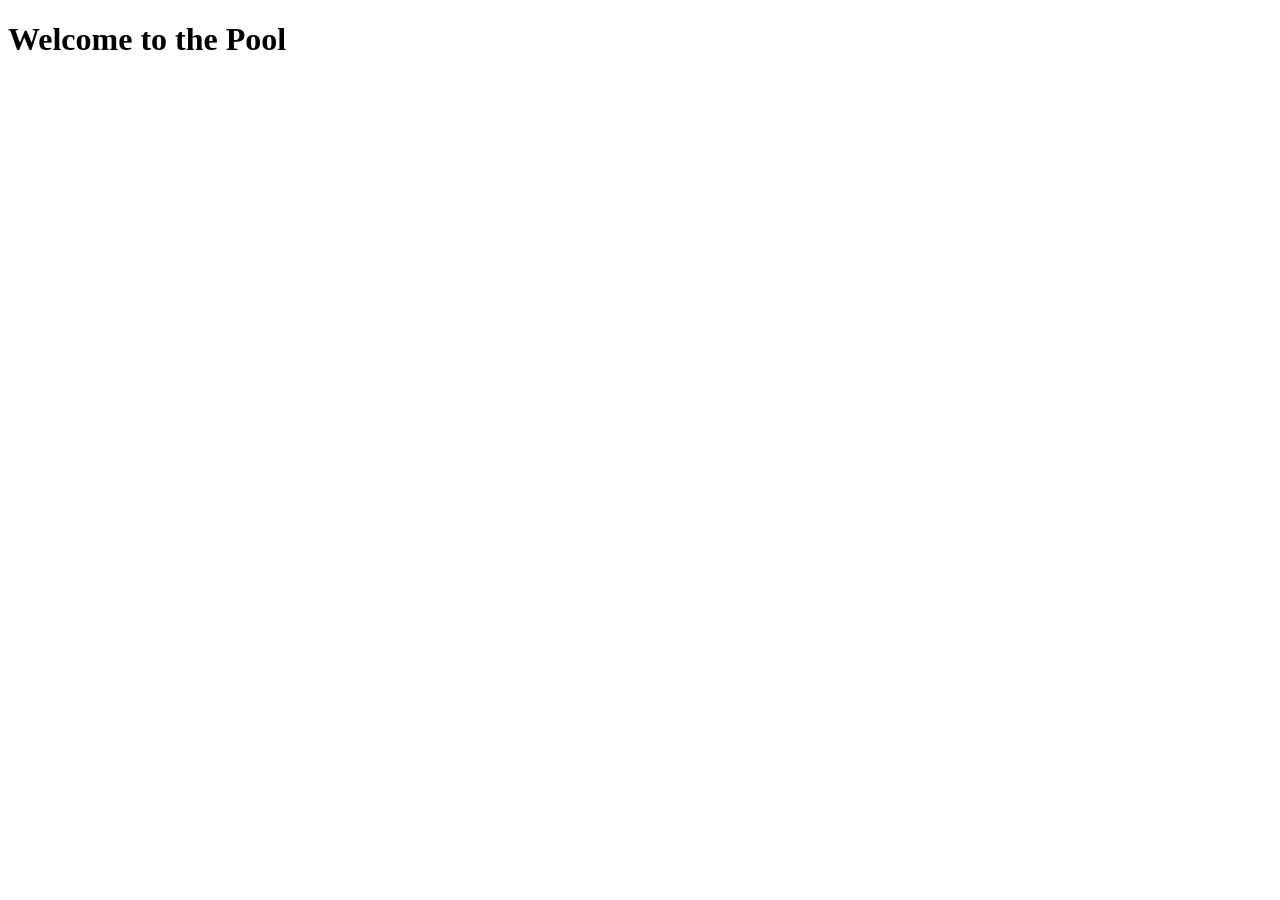
==== index.html @ 66b33e3d "add initial index.html" ====
<!DOCTYPE html>
<html lang="en">
<head>
    <meta charset="UTF-8">
    <meta name="viewport" content="width=device-width, initial-scale=1.0">
    <title>The Pool</title>
</head>
<body>
    <h1>Welcome to the Pool</h1>
</body>
</html>
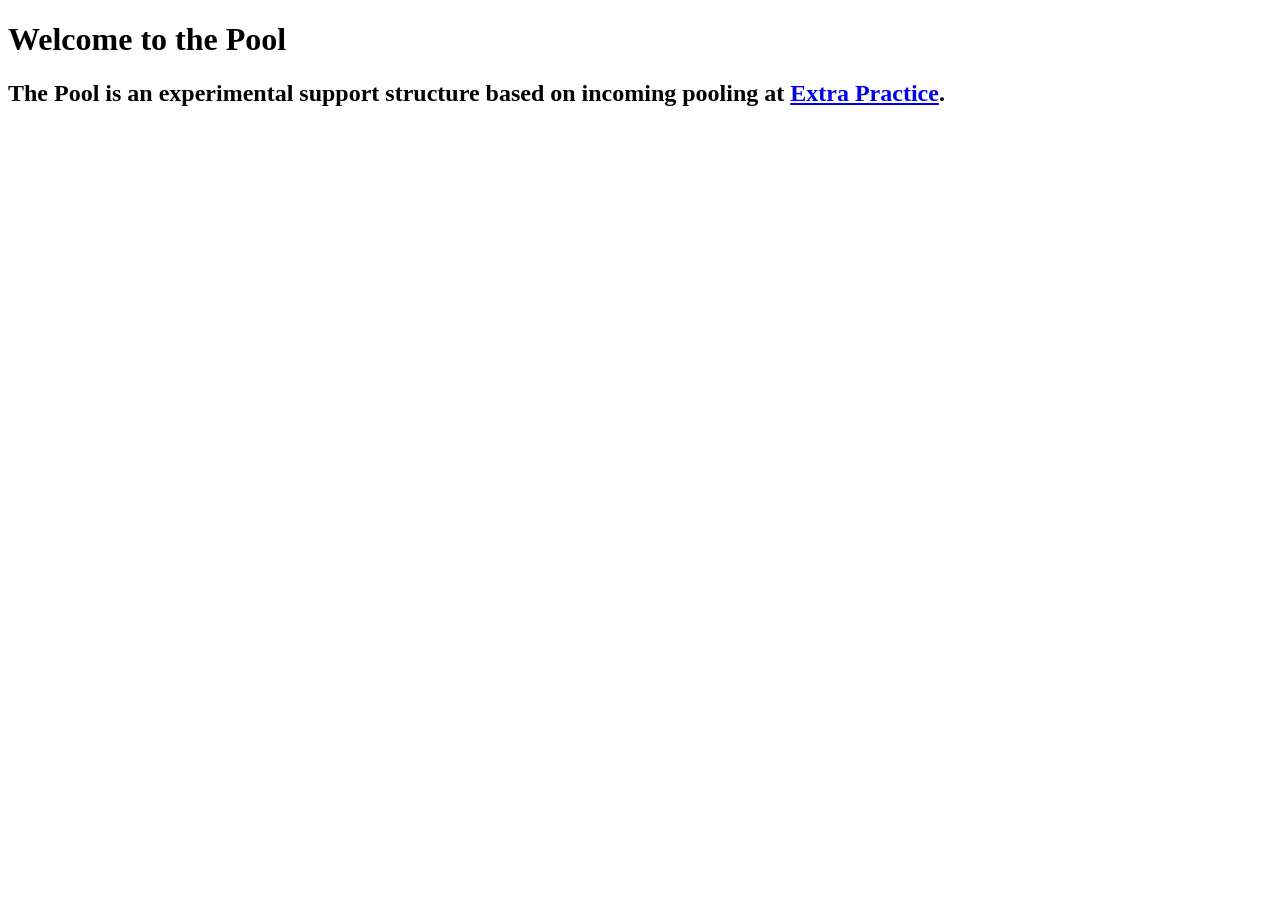
==== commit 2b0a8ac3: "add to website" ====
--- a/index.html
+++ b/index.html
@@ -7,5 +7,8 @@
 </head>
 <body>
     <h1>Welcome to the Pool</h1>
+    <h2>The Pool is an experimental support structure based on incoming pooling at <a href="https://extrapractice.space/">Extra Practice</a>.</h2>
+
+    
 </body>
 </html>
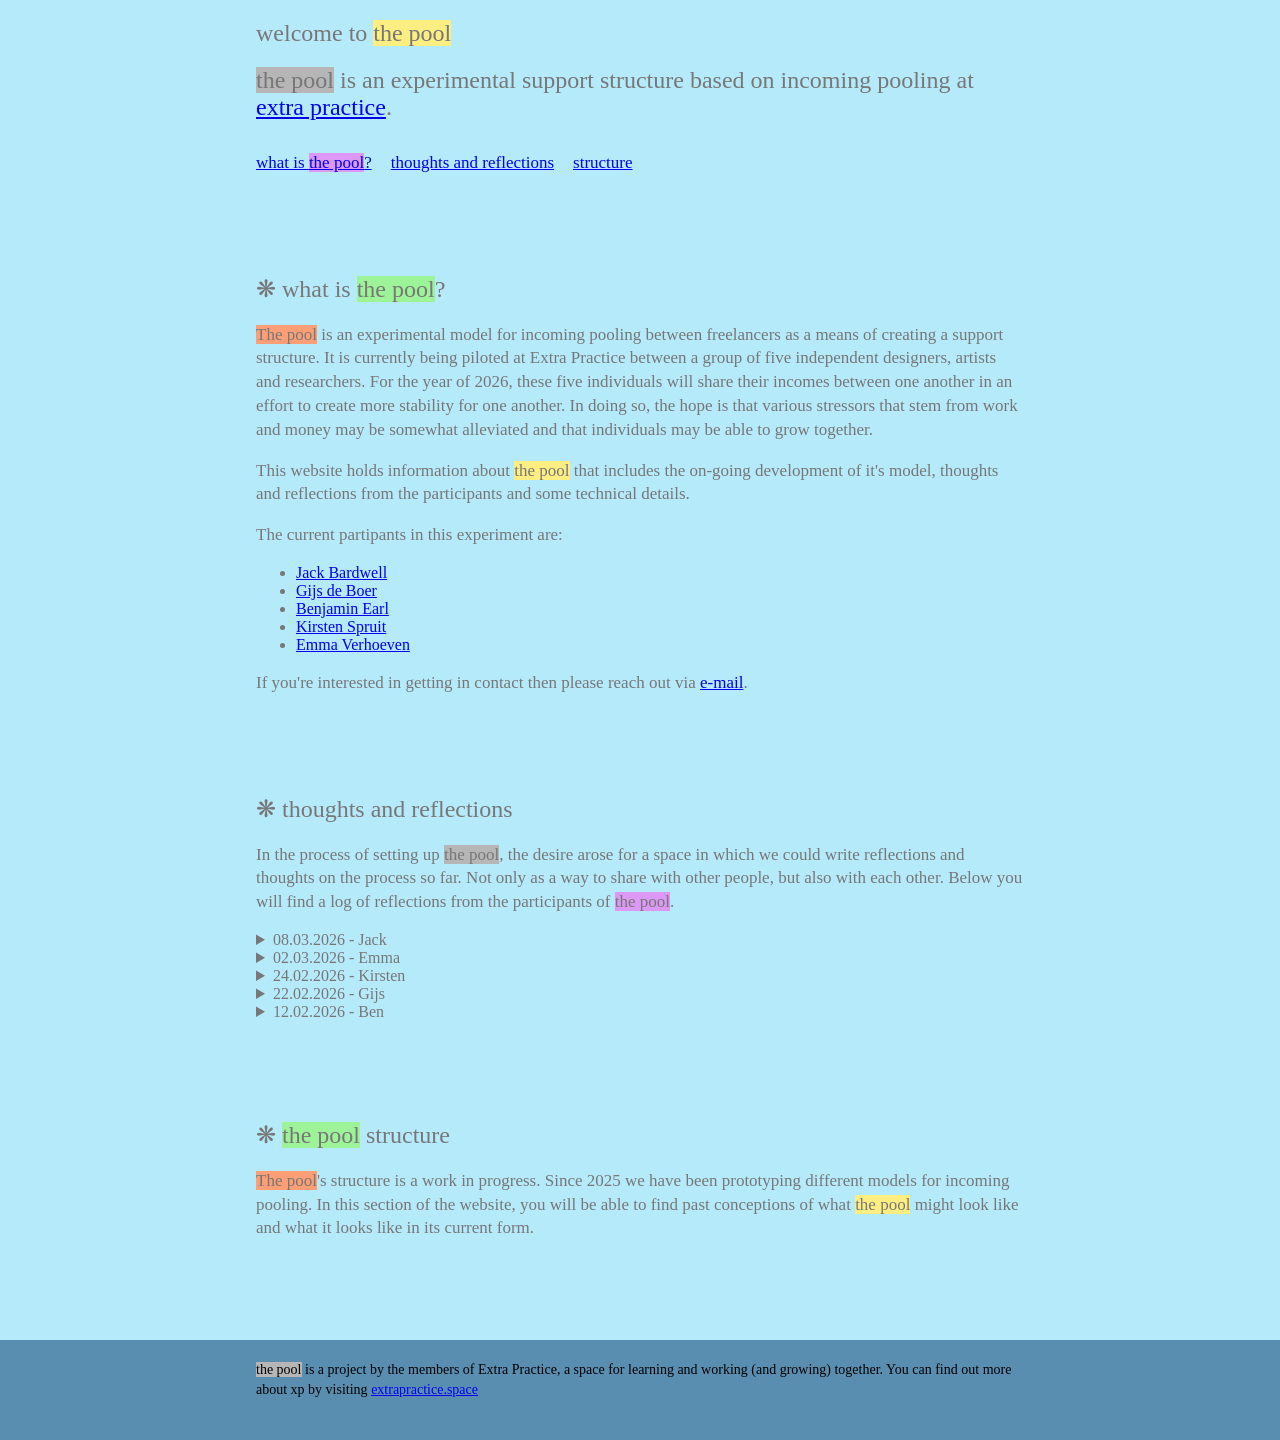
==== commit d839b116: "add pool website" ====
--- a/index.html
+++ b/index.html
@@ -4,11 +4,121 @@
     <meta charset="UTF-8">
     <meta name="viewport" content="width=device-width, initial-scale=1.0">
     <title>The Pool</title>
+    <link rel="stylesheet" href="styles.css">
 </head>
 <body>
-    <h1>Welcome to the Pool</h1>
-    <h2>The Pool is an experimental support structure based on incoming pooling at <a href="https://extrapractice.space/">Extra Practice</a>.</h2>
 
-    
+    <section id="main">
+        <div id="header">
+            <h1>welcome to the pool</h1>
+            <h2>the pool is an experimental support structure based on incoming pooling at <a href="https://extrapractice.space/">extra practice</a>.</h2>
+            <div id="menu">
+                <p><a href="#what">what is the pool?</a></p>
+                <p><a href="#thoughts">thoughts and reflections</a></p>
+                <p><a href="#structure">structure</a></p>
+            </div>
+
+            <div id="content">
+                <h2 id="what">❋ what is the pool?</h2>
+                <p>The pool is an experimental model for incoming pooling between freelancers as a means of creating a support structure. It is currently being piloted at Extra Practice between a group of five independent designers, artists and researchers. For the year of 2026, these five individuals will share their incomes between one another in an effort to create more stability for one another. In doing so, the hope is that various stressors that stem from work and money may be somewhat alleviated and that individuals may be able to grow together.</p>
+                <p>This website holds information about the pool that includes the on-going development of it's model, thoughts and reflections from the participants and some technical details.</p>
+                <p>The current partipants in this experiment are:</p>
+                <ul>
+                    <li><a href="https://jackbardwell.com/">Jack Bardwell</a></li>
+                    <li><a href="https://supergijs.com/">Gijs de Boer</a></li>
+                    <li><a href="https://bnjmnearl.eu/">Benjamin Earl</a></li>
+                    <li><a href="https://kirstenspruit.com/">Kirsten Spruit</a></li>
+                    <li><a href="https://emmaverhoeven.nl/">Emma Verhoeven</a></li>
+                </ul>
+                <p>If you're interested in getting in contact then please reach out via <a href="mailto:mail@extrapractice.space">e-mail</a>.</p>
+                
+                <h2 id="thoughts">❋ thoughts and reflections</h2>
+                <p>In the process of setting up the pool, the desire arose for a space in which we could write reflections and thoughts on the process so far. Not only as a way to share with other people, but also with each other. Below you will find a log of reflections from the participants of the pool. </p>
+            
+                <details>
+                <summary>08.03.2026 - Jack</summary>
+                I had a thought about the pool.
+                </details>
+
+                <details>
+                <summary>02.03.2026 - Emma</summary>
+                The pool makes me excited because...
+                </details>
+
+                <details>
+                <summary>24.02.2026 - Kirsten</summary>
+                In the future, I hope that the pool can be...
+                </details>
+
+                <details>
+                <summary>22.02.2026 - Gijs</summary>
+                When thinking about formats for the pool, I came across this example...
+                </details>
+
+                <details>
+                <summary>12.02.2026 - Ben</summary>
+                The pool makes me think about...
+                </details>
+                
+                <h2 id="structure">❋ the pool structure</h2>
+                <p>The pool's structure is a work in progress. Since 2025 we have been prototyping different models for incoming pooling. In this section of the website, you will be able to find past conceptions of what the pool might look like and what it looks like in its current form.</p>
+
+            </div>
+        </div>
+    </section>
+    <div id="footer">
+        <p>the pool is a project by the members of Extra Practice, a space for learning and working (and growing) together. You can find out more about xp by visiting <a href="https://extrapractice.space/">extrapractice.space</a></p>   
+    </div>
+
+
+<script>
+document.addEventListener("DOMContentLoaded", () => {
+
+  const colors = [
+    "#fdee81",
+    "#b6b6b6",
+    "#db98f4",
+    "#9df498",
+    "#fc9e76"
+  ];
+
+  let colorIndex = 0;
+
+  const testPhrase = /the pool/i;
+  const replacePhrase = /the pool/gi;
+
+  const walker = document.createTreeWalker(
+    document.body,
+    NodeFilter.SHOW_TEXT,
+    null,
+    false
+  );
+
+  const nodes = [];
+  let node;
+
+  while (node = walker.nextNode()) {
+    nodes.push(node);
+  }
+
+  nodes.forEach(node => {
+    if (testPhrase.test(node.nodeValue)) {
+
+      const span = document.createElement("span");
+
+      span.innerHTML = node.nodeValue.replace(replacePhrase, (match) => {
+        const color = colors[colorIndex % colors.length];
+        colorIndex++;
+        return `<span style="background-color:${color}">${match}</span>`;
+      });
+
+      node.parentNode.replaceChild(span, node);
+    }
+  });
+
+});
+</script>
+
 </body>
-</html>+</html>
+
--- a/styles.css
+++ b/styles.css
@@ -0,0 +1,55 @@
+body {
+    background-color: #b5eafb;
+    color: #777;
+    padding: 0;
+    margin: 0;
+}
+
+h1, h2, h3 {
+    font-weight: normal;
+}
+
+p {
+    font-size: 17px;
+    line-height: 1.4;
+}
+
+a:visited {
+    color: blue;
+}
+
+#main {
+    width: 60%;
+    margin: 0 auto 100px auto;
+}
+
+#menu {
+    margin: 30px 0px;
+}
+
+#menu p {
+    display: inline;
+    padding-right: 15px
+}
+
+#content {
+    margin-top: 100px;
+}
+
+#content h2 {
+    margin-top: 100px
+}
+
+#footer {
+    width: 100%;
+    background-color: #5a8eb1;
+    height: 100px;
+    color: black
+}
+
+#footer p {
+    width: 60%;
+    margin: 0 auto;
+    padding-top: 20px;
+    font-size: 14px;
+}
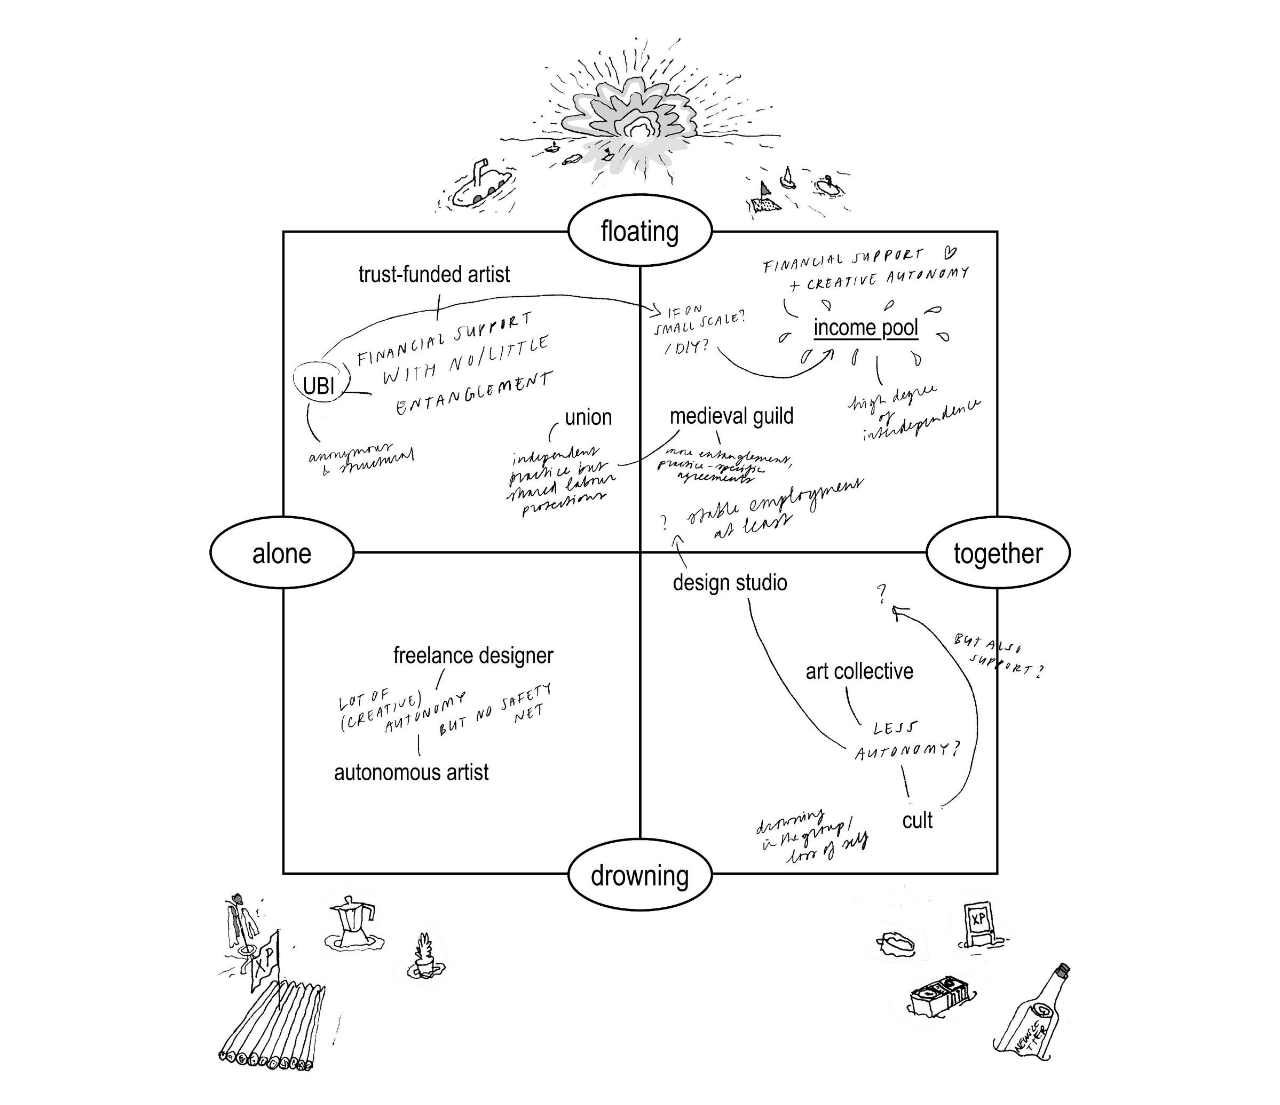
==== commit 3e5ed1fc: "upload temp site with graphic" ====
--- a/index.html
+++ b/index.html
@@ -7,117 +7,11 @@
     <link rel="stylesheet" href="styles.css">
 </head>
 <body>
-
-    <section id="main">
-        <div id="header">
-            <h1>welcome to the pool</h1>
-            <h2>the pool is an experimental support structure based on incoming pooling at <a href="https://extrapractice.space/">extra practice</a>.</h2>
-            <div id="menu">
-                <p><a href="#what">what is the pool?</a></p>
-                <p><a href="#thoughts">thoughts and reflections</a></p>
-                <p><a href="#structure">structure</a></p>
-            </div>
-
-            <div id="content">
-                <h2 id="what">❋ what is the pool?</h2>
-                <p>The pool is an experimental model for incoming pooling between freelancers as a means of creating a support structure. It is currently being piloted at Extra Practice between a group of five independent designers, artists and researchers. For the year of 2026, these five individuals will share their incomes between one another in an effort to create more stability for one another. In doing so, the hope is that various stressors that stem from work and money may be somewhat alleviated and that individuals may be able to grow together.</p>
-                <p>This website holds information about the pool that includes the on-going development of it's model, thoughts and reflections from the participants and some technical details.</p>
-                <p>The current partipants in this experiment are:</p>
-                <ul>
-                    <li><a href="https://jackbardwell.com/">Jack Bardwell</a></li>
-                    <li><a href="https://supergijs.com/">Gijs de Boer</a></li>
-                    <li><a href="https://bnjmnearl.eu/">Benjamin Earl</a></li>
-                    <li><a href="https://kirstenspruit.com/">Kirsten Spruit</a></li>
-                    <li><a href="https://emmaverhoeven.nl/">Emma Verhoeven</a></li>
-                </ul>
-                <p>If you're interested in getting in contact then please reach out via <a href="mailto:mail@extrapractice.space">e-mail</a>.</p>
-                
-                <h2 id="thoughts">❋ thoughts and reflections</h2>
-                <p>In the process of setting up the pool, the desire arose for a space in which we could write reflections and thoughts on the process so far. Not only as a way to share with other people, but also with each other. Below you will find a log of reflections from the participants of the pool. </p>
-            
-                <details>
-                <summary>08.03.2026 - Jack</summary>
-                I had a thought about the pool.
-                </details>
-
-                <details>
-                <summary>02.03.2026 - Emma</summary>
-                The pool makes me excited because...
-                </details>
-
-                <details>
-                <summary>24.02.2026 - Kirsten</summary>
-                In the future, I hope that the pool can be...
-                </details>
-
-                <details>
-                <summary>22.02.2026 - Gijs</summary>
-                When thinking about formats for the pool, I came across this example...
-                </details>
-
-                <details>
-                <summary>12.02.2026 - Ben</summary>
-                The pool makes me think about...
-                </details>
-                
-                <h2 id="structure">❋ the pool structure</h2>
-                <p>The pool's structure is a work in progress. Since 2025 we have been prototyping different models for incoming pooling. In this section of the website, you will be able to find past conceptions of what the pool might look like and what it looks like in its current form.</p>
-
-            </div>
-        </div>
-    </section>
-    <div id="footer">
-        <p>the pool is a project by the members of Extra Practice, a space for learning and working (and growing) together. You can find out more about xp by visiting <a href="https://extrapractice.space/">extrapractice.space</a></p>   
-    </div>
-
-
-<script>
-document.addEventListener("DOMContentLoaded", () => {
-
-  const colors = [
-    "#fdee81",
-    "#b6b6b6",
-    "#db98f4",
-    "#9df498",
-    "#fc9e76"
-  ];
-
-  let colorIndex = 0;
-
-  const testPhrase = /the pool/i;
-  const replacePhrase = /the pool/gi;
-
-  const walker = document.createTreeWalker(
-    document.body,
-    NodeFilter.SHOW_TEXT,
-    null,
-    false
-  );
-
-  const nodes = [];
-  let node;
-
-  while (node = walker.nextNode()) {
-    nodes.push(node);
-  }
-
-  nodes.forEach(node => {
-    if (testPhrase.test(node.nodeValue)) {
-
-      const span = document.createElement("span");
-
-      span.innerHTML = node.nodeValue.replace(replacePhrase, (match) => {
-        const color = colors[colorIndex % colors.length];
-        colorIndex++;
-        return `<span style="background-color:${color}">${match}</span>`;
-      });
-
-      node.parentNode.replaceChild(span, node);
-    }
-  });
-
-});
-</script>
+<div class="pool-image">
+  <a href="https://extrapractice.space/">
+    <img src="pool-2x2-web.jpg" alt="A 2x2 graphic showing alone/together on one axis and floating/drowning on the other and mapping different forms of groups">
+  </a>
+</div>
 
 </body>
 </html>
--- a/styles.css
+++ b/styles.css
@@ -1,55 +1,9 @@
-body {
-    background-color: #b5eafb;
-    color: #777;
-    padding: 0;
-    margin: 0;
+.pool-image {
+    width: 75%;
+    height: 75vh;
+    margin: 0 auto;
 }
 
-h1, h2, h3 {
-    font-weight: normal;
-}
-
-p {
-    font-size: 17px;
-    line-height: 1.4;
-}
-
-a:visited {
-    color: blue;
-}
-
-#main {
-    width: 60%;
-    margin: 0 auto 100px auto;
-}
-
-#menu {
-    margin: 30px 0px;
-}
-
-#menu p {
-    display: inline;
-    padding-right: 15px
-}
-
-#content {
-    margin-top: 100px;
-}
-
-#content h2 {
-    margin-top: 100px
-}
-
-#footer {
+img {
     width: 100%;
-    background-color: #5a8eb1;
-    height: 100px;
-    color: black
-}
-
-#footer p {
-    width: 60%;
-    margin: 0 auto;
-    padding-top: 20px;
-    font-size: 14px;
-}
+}
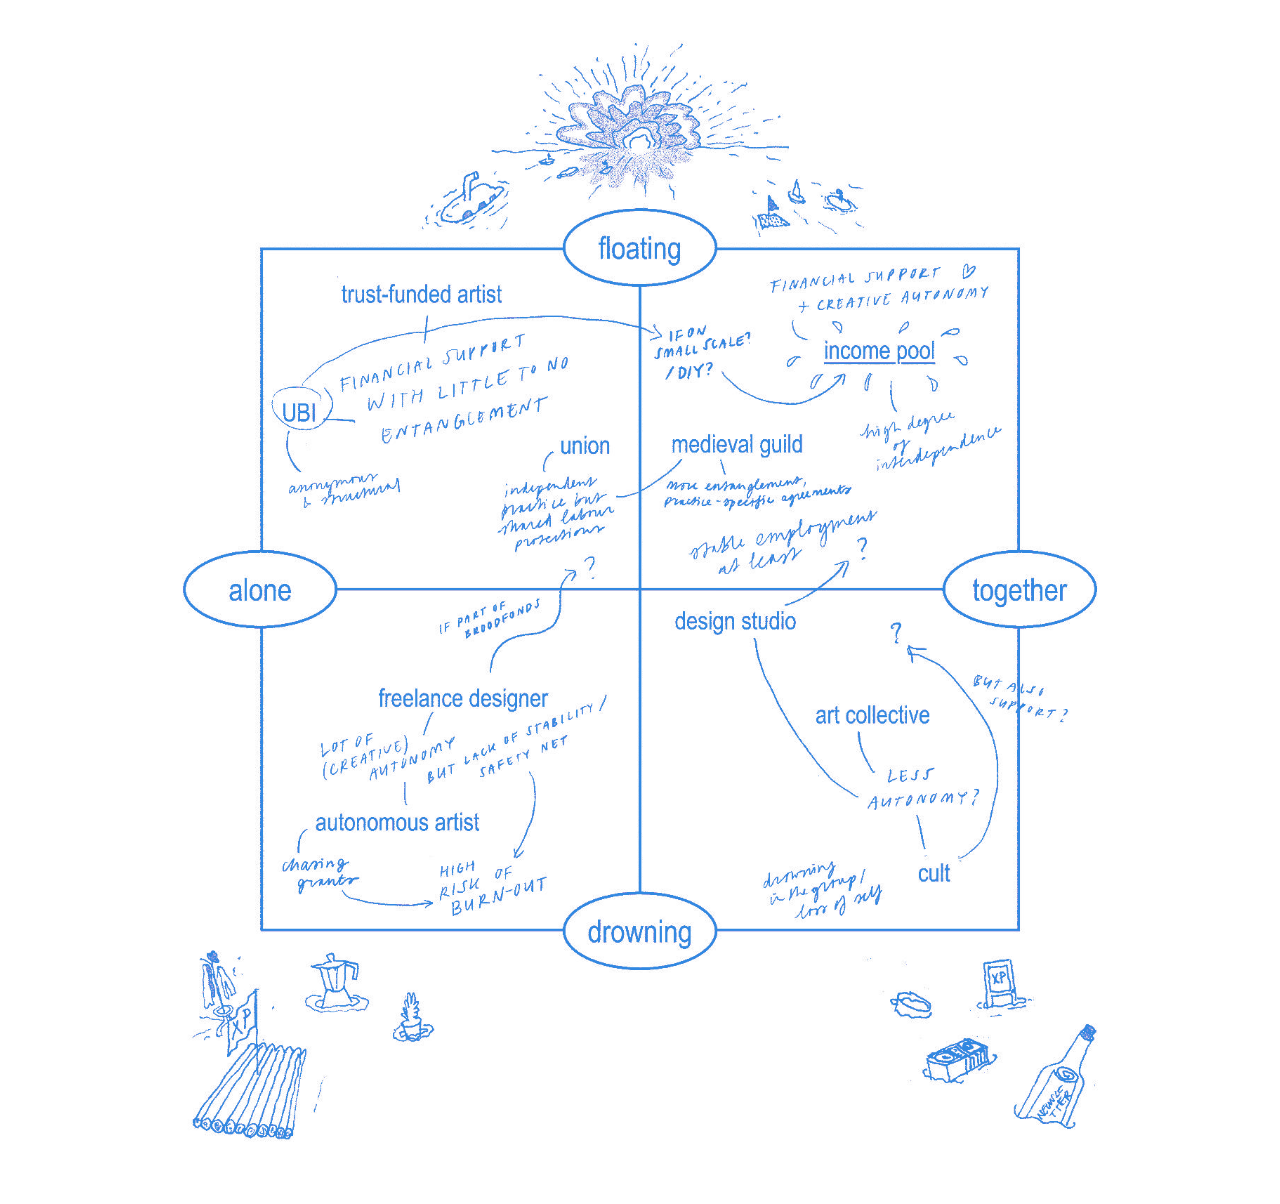
==== commit f97bfe29: "add new blue image" ====
--- a/index.html
+++ b/index.html
@@ -9,9 +9,13 @@
 <body>
 <div class="pool-image">
   <a href="https://extrapractice.space/">
-    <img src="pool-2x2-web.jpg" alt="A 2x2 graphic showing alone/together on one axis and floating/drowning on the other and mapping different forms of groups">
+    <img src="pool-2x2-blue.png" alt="A 2x2 graphic showing alone/together on one axis and floating/drowning on the other and mapping different forms of groups">
   </a>
 </div>
+
+<!-- <div class="enter">
+  <button type="button" class="enter-button">enter the pool</button>
+</div> -->
 
 </body>
 </html>
--- a/styles.css
+++ b/styles.css
@@ -1,9 +1,30 @@
+body {
+    font-family: "Arial Narrow";
+}
+
 .pool-image {
     width: 75%;
-    height: 75vh;
     margin: 0 auto;
 }
 
 img {
     width: 100%;
+}
+
+.enter {
+    width: 150px;
+    margin: 0 auto;
+    text-align: center;
+}
+
+.enter-button {
+    background-color: cornflowerblue;
+    border-radius: 10px;
+    padding: 10px 20px;
+}
+
+@media (max-width: 699px) {
+  .pool-image {
+    width: 100%;
+  }
 }
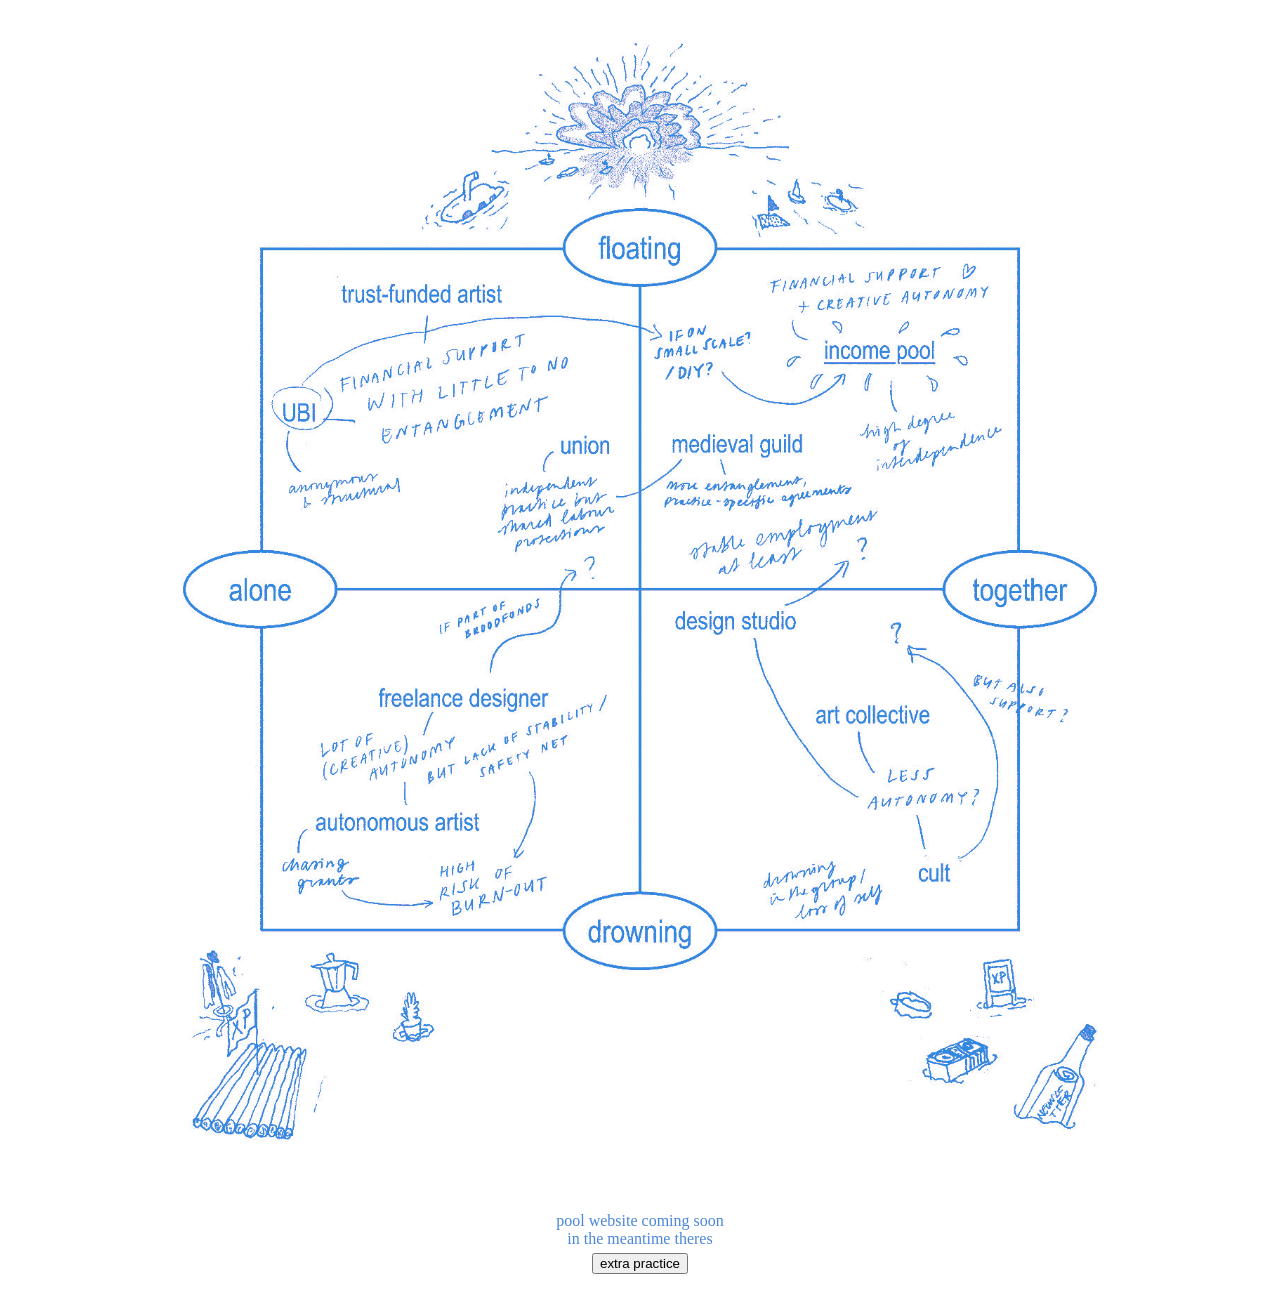
==== commit 4fb181d7: "add coming soon and link to xp site" ====
--- a/index.html
+++ b/index.html
@@ -13,9 +13,11 @@
   </a>
 </div>
 
-<!-- <div class="enter">
-  <button type="button" class="enter-button">enter the pool</button>
-</div> -->
+<div class="enter">
+  <p>pool website coming soon<br>
+    in the meantime theres<br>
+  <button type="button" class="enter-button" onclick="window.location.href='https://extrapractice.space/'">extra practice</button>
+</div>
 
 </body>
 </html>
--- a/styles.css
+++ b/styles.css
@@ -12,15 +12,14 @@
 }
 
 .enter {
-    width: 150px;
+    width: 200px;
     margin: 0 auto;
     text-align: center;
+    color: #4A86DA;
 }
 
 .enter-button {
-    background-color: cornflowerblue;
-    border-radius: 10px;
-    padding: 10px 20px;
+   margin: 5px;
 }
 
 @media (max-width: 699px) {
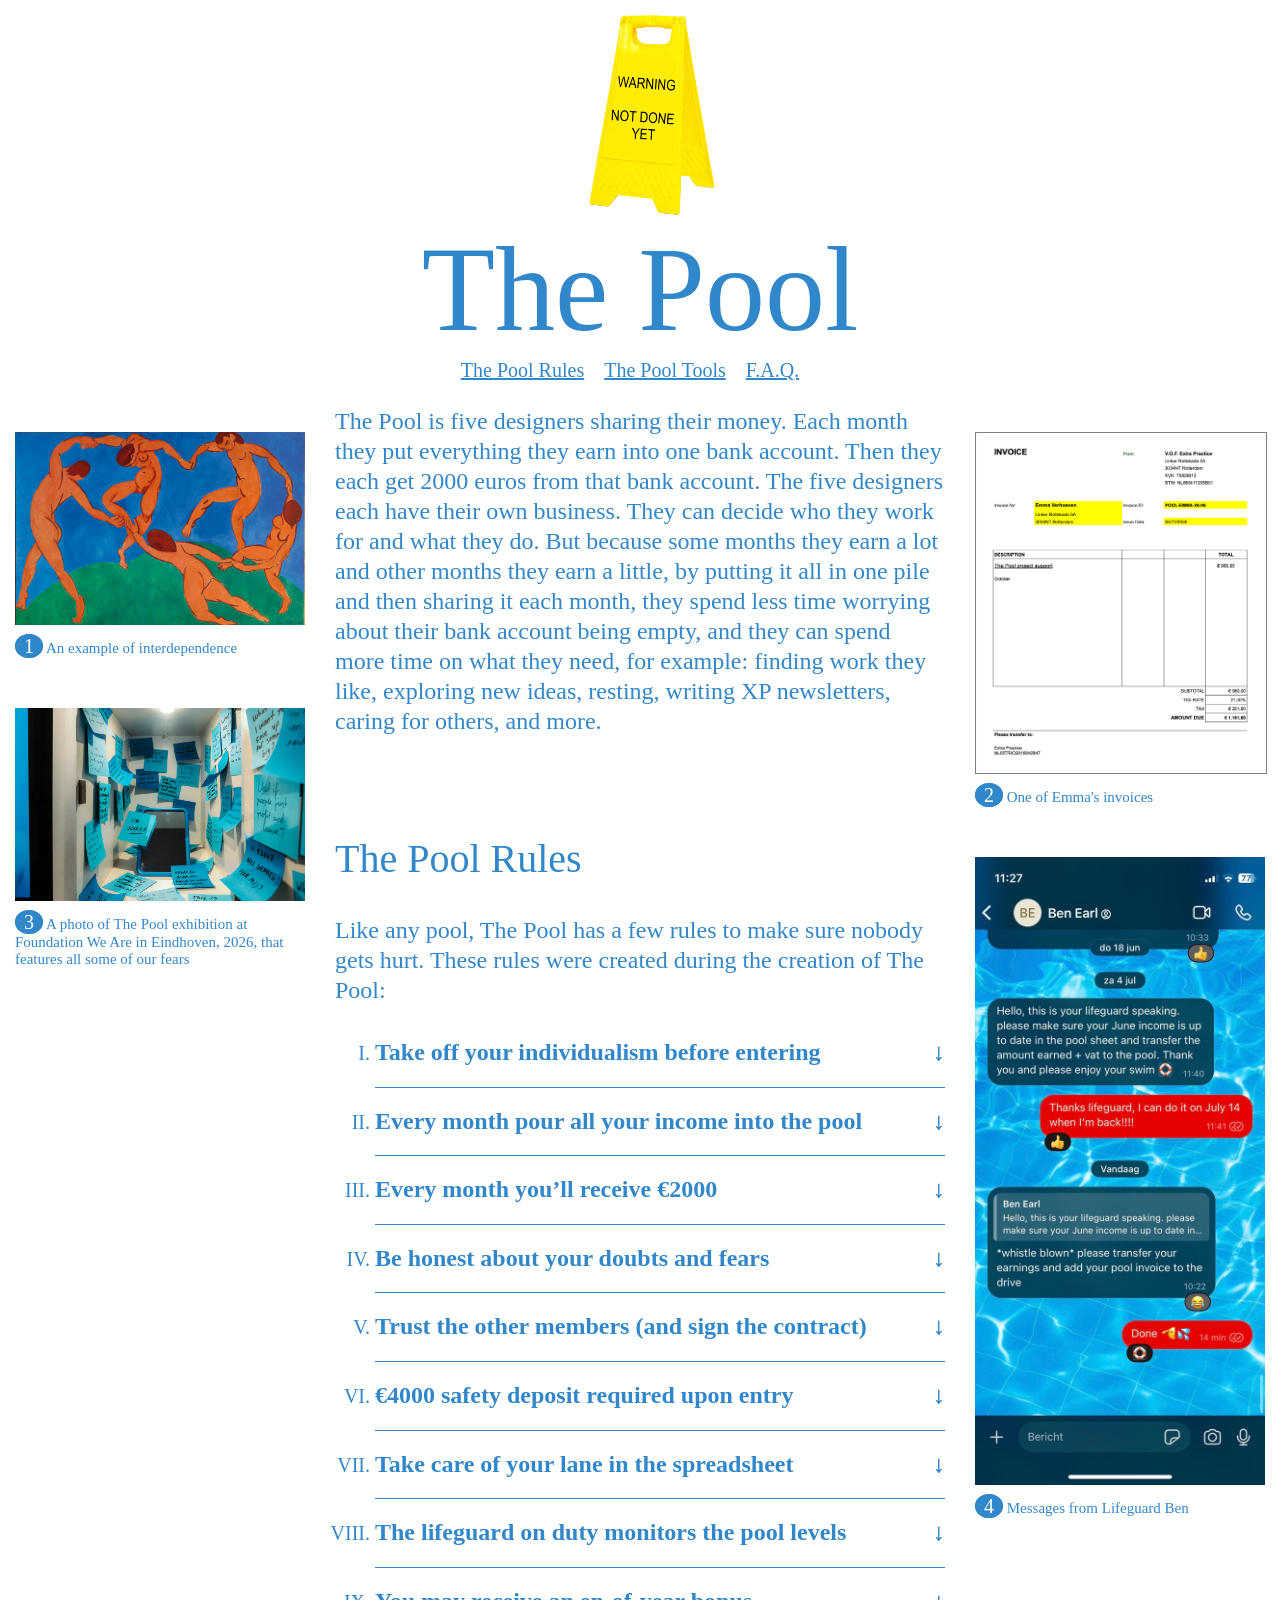
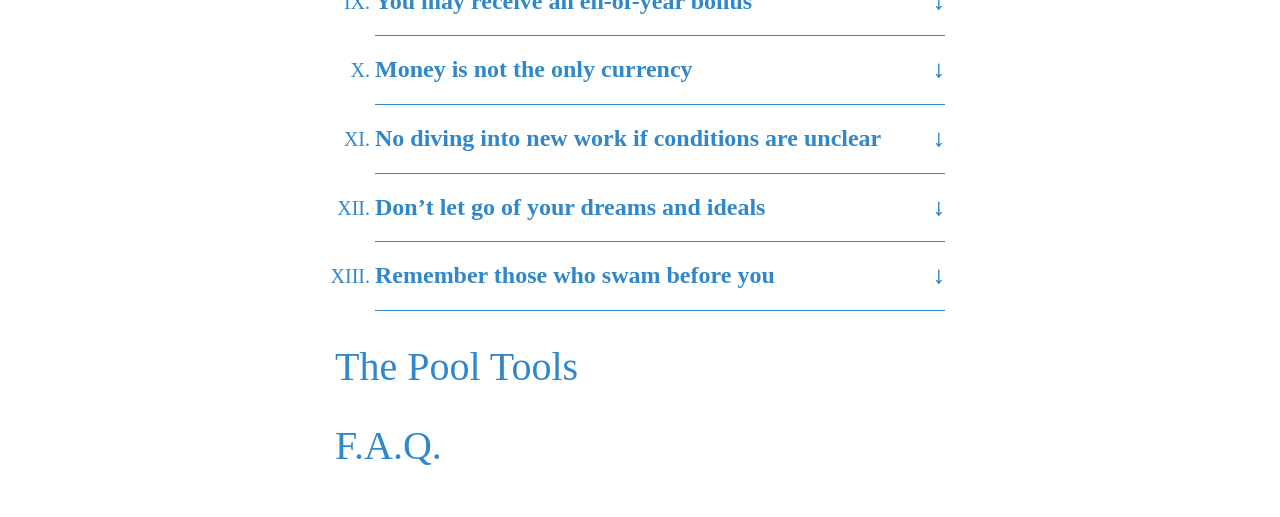
==== commit 17dbe378: "new pool website lol" ====
--- a/index.html
+++ b/index.html
@@ -3,22 +3,239 @@
 <head>
     <meta charset="UTF-8">
     <meta name="viewport" content="width=device-width, initial-scale=1.0">
-    <title>The Pool</title>
-    <link rel="stylesheet" href="styles.css">
+    <title>The Pool by Extra Practice</title>
+    <link rel="icon" type="image/x-icon" href="favicon.png">
+    <link rel="stylesheet" href="/assets/css/_normalize.css">
+    <link rel="stylesheet" href="/assets/css/style.css">
+    
 </head>
 <body>
-<div class="pool-image">
-  <a href="https://extrapractice.space/">
-    <img src="pool-2x2-blue.png" alt="A 2x2 graphic showing alone/together on one axis and floating/drowning on the other and mapping different forms of groups">
-  </a>
-</div>
-
-<div class="enter">
-  <p>pool website coming soon<br>
-    in the meantime theres<br>
-  <button type="button" class="enter-button" onclick="window.location.href='https://extrapractice.space/'">extra practice</button>
-</div>
-
+    <div class="container">
+        <header>
+            <img src="assets/img/warning-sign.png" alt="" class="header-img">
+            <div class="heading-text">
+                <h1>The Pool</h1>
+            </div>
+            <div class="menu">
+                <a href="">The Pool Rules</a><a href="">The Pool Tools</a><a href="">F.A.Q.</a>
+            </div>
+
+        </header>
+        <div class="main content__grid">
+
+            <!-- LEFT COLUMN -->
+            <div class="left-side content__column--3">
+                
+                <figure class="side-column-el" id="sidenote-1">
+                <img src="assets/img/interdependence.jpg" alt="">
+                <figcaption><a href="#footnote-1"><span class="pool-note">1</span></a> An example of interdependence</figcaption>
+                </figure>
+
+                <figure class="side-column-el" id="sidenote-3">
+                <img src="assets/img/doubts.jpg" alt="">
+                <figcaption><a href="#footnote-3"><span class="pool-note">3</span></a> A photo of The Pool exhibition at Foundation We Are in Eindhoven, 2026, that features all some of our fears</figcaption>
+                </figure>
+
+            </div>
+
+            <!-- MIDDLE COLUMN -->
+            <div class="middle content__column--6">
+                <div class="intro">
+                    <p>The Pool is five designers sharing their money. Each month they put everything they earn into one bank account. Then they each get 2000 euros from that bank account. The five designers each have their own business. They can decide who they work for and what they do. But because some months they earn a lot and other months they earn a little, by putting it all in one pile and then sharing it each month, they spend less time worrying about their bank account being empty, and they can spend more time on what they need, for example: finding work they like, exploring new ideas, resting, writing XP newsletters, caring for others, and more.</p>
+                </div>
+
+
+                <div class="text-section">
+                    <h2>The Pool Rules</h2>
+                    <p>Like any pool, The Pool has a few rules to make sure nobody gets hurt. These rules were created during the creation of The Pool:</p>
+                    <ol class="roman">
+                        <li>
+                            <details id="rule-I">
+                                <summary>Take off your individualism before entering </summary>
+                                Joining a Pool means committing to a more collective way of thinking. Not only about money and work, but about life as a whole, and all the other ‘currencies’ that flow between people. You are willing to see yourself not just as an independent individual, but as a part of a larger system. <a href="#sidenote-1"><span class="pool-note" id="footnote-1">1</span></a> You understand that being part of the Pool makes you stronger and more resilient, and you also understand that keeping this system healthy means putting effort, care, time and energy into it. You see the value in all of this.
+                            </details>
+                        </li>
+                        <li>
+                            <details>
+                                <summary>Every month pour all your income into the pool</summary>
+                                In the first week of the month, each Pool member adds up all their income that they got paid for in the previous month. We only count income from labour: hours worked, on any type of project. <br>
+                                <br>
+                                V.O.F. Extra Practice will <u>invoice</u> each member for that amount. Everything includes VAT. The invoice says “<i>The Pool — support [month]</i>”<br>
+                                <br>
+                                This amount is transferred by the member to the Pool bank account (a Triodos business savings account under Extra Practice) <a href="#sidenote-2"><span class="pool-note" id="footnote-2">2</span></a>
+                            </details>
+                        </li>
+                        <li>
+                            <details>
+                            <summary>
+                                Every month you’ll receive €2000
+                            </summary>
+                            Every month, each Pool member will <u>invoice</u> V.O.F. Extra Practice for €2000. This <u>invoice</u> says “<i>The Pool — research [month]</i>”, because we consider this pilot year a form of research.<br><br>
+
+                            €2.420 is transferred to each Pool member on the 1st of the month.
+                            </details>
+                        </li>
+                        <li>
+                            <details>
+                                <summary>
+                                    Be honest about your doubts and fears
+                                </summary>
+                                Joining a Pool is a big deal. You are no longer just responsible for your own finances. Your income becomes dependent on others, and others become dependent on your income.This can feel scary and bring up many feelings: fears of sharing, guilt about receiving, desires to save your own skin. <a href="#sidenote-3"><span class="pool-note" id="footnote-3">3</span></a> Here is a list of doubts we have felt and worked through in meetings leading up to starting the Pool:
+                                <ul class="styled-list">
+                                    <li>what if I don’t earn enough?</li>
+                                    <li>what if others don’t earn enough?</li>
+                                    <li>is €2000 enough for me?</li>
+                                    <li>what if we get in a fight about money?</li>
+                                    <li>will the others judge my financial choices?</li>
+                                    <li>what if I want to leave or take a long sabbatical?</li>
+                                    <li>are we putting more pressure on ourselves to work and earn harder?</li>
+                                    <li>what if the pool prevents me from saving up for a house?</li>
+                                    <li>will this not make everything feel móre transactional?</li>
+                                    <li>what if we don’t live in the same place anymore?</li>
+                                    <li>is the belastingdienst ok with this?</li>
+                                    <li>what if people just profit and leave?</li>
+                                    <li>are people going to resent me for not making enough?</li>
+                                    <li>is it fair if I will always be the top earner?</li>
+                                    <li>what if I want to start a family?</li>
+                                    <li>are we losing too much time on pool admin?</li>
+                                </ul><br>
+                                <button type="button">submit a doubt/question</button><br><br>
+                                Remember it is okay to have doubts and fears. The most important thing is voicing them, out loud, to the other Pool members. Before starting the Pool pilot, we had many, many meetings going through each of these questions. This means you have to be willing to be very honest, and show sides of yourself that you might not like: anxious, jealous, selfish, strict, suspicious. And you need to be willing to listen to the other Pool members and accept, without judgement, that they too have those sides. This is all part of shedding layers of individualism <a href="#rule-I"><span class="middle-link">See X. Take off your individualism before entering</span></a><br><br>
+                                Before starting the Pool pilot, we had many, many meetings going through each of these questions. In fact, the answers and solutions we came up with became the base for <a href="">The Pool Contract</a>. 
+
+                            </details>
+                        </li>
+                        <li>
+                            <details>
+                                <summary>
+                                    Trust the other members (and sign the contract)
+                                </summary>
+                                The Pool cannot exist without trust. We trust each other. Things you have to trust in before entering a Pool:<br>
+                                <ul class="styled-list">
+                                    <li>other Pool members care about the Pool staying healthy </li>
+                                    <li>other Pool members care about your general well-being</li>
+                                    <li>other Pool members want everybody in the Pool to thrive</li>
+                                    <li>other Pool members contribute what they can to the Pool, both financially and in other currencies <a href="#rule-X"><span class="middle-link">See X. Money us not the only currency</span></a></li>
+                                    <li>other Pool members are honest about how they feel</li>
+                                    <li>this is an experiment, and even if it fails, it is worth completing</li>
+                                    <li>other Pool members will not take advantage of me or the Pool</li>
+                                    <li>other Pool members follow the Pool Rules and <a href="">The Pool Contract</a></li>
+                                </ul>
+                                <br>
+                                In the contract we included practical things, like conditions for joining The Pool:<br><br>
+                                <ol>
+                                    <li>you are registered as a freelancer at KvK;</li>
+                                    <li>you trust the other members of The Pool;</li>
+                                    <li>you are part of a <a href="https://a-tub.org/en/broodfonds">Broodfonds</a>, or have another safety net in place for when you cannot work;</li>
+                                    <li>you are in possession of a healthy personal financial buffer (after transferring the Pool buffer)<a href="#rule-VI"><span class="middle-link">See VI. Money us not the only currency</span></a></li>
+                                </ol>
+                            </details>
+                        </li>
+                        <li><details id="rule-VI">
+                            <summary>€4000 safety deposit required upon entry</summary>
+                            The Pool is there to stabilise income. As freelancers, it can be challenging to get paid enough money every single month, so that you can pay your rent and groceries. Sometimes when you are doing a job for someone, they only pay you when the job is completed, and it can take longer than one month. This means some months you have very little in the bank, and other months a lot more, and it can be hard to know how much you can spend or save. It can lead to feelings of anxiety and stress, making you more inclined to say yes to underpaid jobs. Not knowing when your next work opportunity will arise, a feeling of scarcity might also make you say yes to too many things at once.<br><br>
+
+                            The Pool basically functions as a collective buffer for these gaps in our individual incomes. This means that, to start up The Pool, we had to fill it up enough to be able to cover two months of ‘wage’. That’s why we all poured €4000 into The Pool. This may sound like a lot, but is way less than the buffer you would need as an independent freelancer. Looking at our incomes in the past years, we needed a 4 to 6 month buffer to stay afloat. Collectivising.<br><br>
+                        </details>
+                            </li>
+                        <li>
+                            <details>
+                            <summary>Take care of your lane in the spreadsheet</summary>
+                            Running a Pool takes a lot of administration. We share that work, which means we collectively keep <a href="">The Big Spreadsheet</a> up to date. There we fill in our expected, sent and paid invoices for each month, so we can have a good estimation of the health of the Pool for the coming months, and feel more secure together.<br><br>
+
+                            The Big Spreadsheet took a lot of work to build and develop, and is essential to the functionality of the Pool. It tells us how much is currently in The Pool and shows predictions till the end of the year. It also tells us how much to transfer each month, and how much <a href="">end-of-year bonus</a> each member is expected to receive.<br><br>
+
+                            Of course, everybody forgets sometimes. That’s why we have the <a href="">Lifeguard</a>, who will check every month if the spreadsheet is up to date, reminds people to file in their invoices and to transfer their income to The Pool.<br><br>
+                            </details>
+                        </li>
+                        <li>
+                            <details>
+                            <summary>The lifeguard on duty monitors the pool levels</summary>
+                            The <a href="">Life Guard</a> checks the Pool health: is there enough in The Pool to survive if not all expected invoices come through? <br><br>
+
+                            Each quarter, the Lifeguard…<br><br>
+                            
+                            <ol>
+                                <li>checks that all members have filed their monthly income overview,</li>
+                                <li>check all members have generated invoice from xp to themselves</li>
+                                <li>checks is members have transferred their monthly labour incomes</li>
+                                <li>monitors the health of the Pool account,</li>
+                                <li>reports to the group at the quarterly check-in (see Art. 9),</li>
+                                <li>calculates overflow and presents the breakdown at the end-of-year meeting.</li>
+                            </ol><br><br>
+
+                            If anything looks concerning, <u>Life Guard</u> calls a <u>meeting</u>.
+                            </details>
+                        </li>
+                        <li>
+                            <details>
+                            <summary>You may receive an en-of-year bonus</summary>
+                            At the end of the year, if the Pool has a surplus after all wages have been paid, this overflow is redistributed to Pool members in proportion to how much each contributed during the year. Members who contributed more receive a larger share of the overflow.<br><br>
+
+                            The [Lifeguard] calculates the overflow in the second half of December (when all payments have been made) and presents a breakdown at the end-of-year meeting. Individual overflow payments are made within 30 days of that meeting.
+                            </details>
+                        </li>
+                        <li>
+                            <details id="rule-X">
+                            <summary>Money is not the only currency</summary>
+                            As a freelance creative, it is nice to share a work space with other creatives. You can split the rent costs, buy tools together, and share groceries. With those groceries you can cook a warm lunch every day. You sometimes cook for the rest, and other days, the rest cooks for you. [link to recipes are.na] You also share other responsibilities like cleaning, and writing the shared [newsletter].<br><br> 
+
+                            When you are not feeling good, or struggling with something, professionally or privately, others are there for you to listen and give you advice. When someone hears of a job, they might recommend you for it. You might collaborate together on projects, artistic or commercial, and learn from each other. You studio member might teach you a song on the guitar, share their home baked bread with you, or tell you about a nice event. There is a lot of exchanging and sharing happening besides money. And everything has value.<br><br>
+
+                            Sometimes you are so busy with work, you do not have the time to contribute to everything. No time to shop for groceries or cook a big meal or write a newsletter. You just need to focus on your work. You are stressed!<br><br>
+
+                            Being in The Pool can make you feel more okay about focusing on one thing. There may be another Pool member that is not busy at all this month. But thanks to The Pool, they are not too stressed about it. Now they have space to help you with your work, pick up some extra studio chores, or cook you a healthy, nurturing lunch. This makes you feel good, less stressed. It helps you focus on your work. The cook can feel useful too. You fill The Pool this month, they fill your plate. Win-win!
+                            </details>
+                        </li>
+                        <li>
+                            <details>
+                            <summary>No diving into new work if conditions are unclear</summary>
+                            When you are in a Pool, the payment you receive is not only for yourself. There are other Pool members that depend on there being enough money in the Pool bank account every month. This responsibility can help you be more professional about working conditions and payment.<br><br>
+
+                            When a client asks you: *can you do this for me?* this feeling of responsibility may help you say: well client, it depends. I need to know this, this and this information before I can say yes to doing this work.<br><br>
+
+                            We made a tool together to help us, and other freelancers, decide whether to take on work or not. [link to flowchart]<br><br>
+
+                            When a client asks you: how much does this work cost? this feeling of responsibility may help you say: well client, it costs this much (a fair price [link to something about fair pay???]: minimum 60€ per hour or €500 per day). And when your client forgets to pay their invoice, you may feel this responsibility again and say: hey client, please remember to pay this invoice! so that the money can fill up The Pool in time.
+                            </details>
+                        </li>
+                        <li>
+                            <details>
+                            <summary>Don’t let go of your dreams and ideals</summary>
+   
+                            </details>
+                        </li>
+                        <li>
+                            <details>
+                            <summary>Remember those who swam before you</summary>
+   
+                            </details>
+                        </li>
+                    </ul>
+                </div>
+
+                <h2>The Pool Tools</h2>
+
+                <h2>F.A.Q.</h2>
+
+            
+        </div>
+
+        <!-- RIGHT COLUMN -->
+        <div class="right-side content__column--3">
+                <figure class="side-column-el" id="sidenote-2">
+                <img src="assets/img/emma-invoice.png" alt="" class="outline">
+                <figcaption><a href="#footnote-2"><span class="pool-note" >2</span></a> One of Emma's invoices</figcaption>
+                </figure>
+                
+            <figure class="side-column-el" id="sidenote-4">
+                <img src="assets/img/lifeguard-screenshot.jpeg" alt="">
+                <figcaption><a href="#footnote-2"><span class="pool-note" >4</span></a> Messages from Lifeguard Ben</figcaption>
+            </figure>
+        </div>
+    </div>
 </body>
 </html>
 
+
+
--- a/assets/css/style.css
+++ b/assets/css/style.css
@@ -0,0 +1,221 @@
+:root {
+    --font-size-small: 0.8rem;
+    --max-width-text: 40em;
+    --max-width-full: calc(100vw - 2rem);
+}
+
+html {
+    font-size: 20px;
+}
+
+body {
+    font-family: "Arial Narrow";
+    background-color: white;
+    color: #3087c9;
+}
+
+a,a:visited {
+    color: #3087c9;
+}
+
+/* a:hover {
+    color: red;
+} */
+
+img {
+    width: 100%;
+}
+
+video {
+    width: 100%;
+}
+
+.outline {
+    border: 1px solid grey;
+}
+
+.list-reset {
+    margin:0;
+    padding: 0;
+    text-indent: 0px;
+}
+
+.content__grid {
+    display: grid;
+    grid-template-columns: repeat(12, 1fr);
+    gap: 1.5rem;
+    max-width: 1275px;
+    margin: 0 auto;
+}
+/* 1/1 */
+.content__column--12 { grid-column: span 12;} 
+/* 2/3 */
+.content__column--8 { grid-column: span 8;}
+/* 1/2 */
+.content__column--6 { grid-column: span 6;}
+/* 1/3 */
+.content__column--4 { grid-column: span 4;}
+/* 1/4 */
+.content__column--3 { grid-column: span 3;}
+
+@media only screen and (max-width: 744px) {
+    /* 2/3 -> 1/1 */
+    .content__column--8 { grid-column: span 12;}
+    /* 1/2 -> 1/1 */
+    .content__column--6 { grid-column: span 12;}
+    /* 1/3 -> 1/1 */
+    .content__column--4 { grid-column: span 12;}
+    /* 1/4 --> 1/2 */
+    .content__column--3 { grid-column: span 6;}
+}
+
+h1 {
+    font-weight: normal;
+    font-size: 120px;
+    margin: 0;
+}
+h2 {
+    font-weight: normal;
+    font-size: 40px;
+}
+h3 {
+    font-weight: normal;
+}
+p {
+    font-size: 24px;
+    line-height: 1.25em;
+}
+
+ul {
+    list-style: none;
+}
+
+ol.roman {
+    list-style-type: upper-roman;
+}
+
+.middle-link {
+    font-size: 14px;
+    background-color: white;
+    color: #3087c9;
+}
+
+.styled-list {
+    list-style-type: circle;
+    margin-top: 10px;
+}
+
+figure {
+    margin: 0;
+}
+
+figcaption {
+    margin-top: 5px;
+    font-size: 15px;;
+}
+
+.container {
+    padding: .75rem;
+}
+
+.header-img {
+    width: 150px;
+
+}
+
+.pool-note {
+    border: 1px solid #3087c9;
+    border-radius: 50%;
+    padding: 0px 8px;
+    background-color: #3087c9;
+    color: white;
+    font-weight: normal;
+    font-size: 20px;
+    text-decoration: none;
+}
+
+.pool-note:hover {
+    background-color: white;
+    color: #3087c9;
+    border: 1px solid #3087c9;
+    text-decoration: none;
+}
+
+header {
+    text-align: center;
+}
+
+.menu a {
+    margin-right: 20px;
+}
+
+.side-column-el {
+    margin-top: 50px;
+}
+
+.text-section {
+    margin-top: 100px;
+}
+
+
+details {
+  border-block-end: 1px solid #3087c9;;
+  margin-block: .5rem;
+  padding-block: .5rem;
+  font-size: 24px;
+}
+
+summary {
+  /* Pin the custom marker to the container */
+  position: relative;
+  /* Register summary as an anchor element */
+  anchor-name: --summary;
+  padding-bottom: 10px;
+  font-weight: bold;
+  
+  
+  &::marker {
+    content: "";
+  }
+  
+  &::before,
+  &::after {
+    /* Custom marker dimensions */
+    content: "↓";
+    /* border-block-start: 3px solid #3087c9;; */
+    /* height: 0;
+    width: 1rem; */
+    
+    /* Positions the lines */
+    /* inset-block-start: 50%; */
+    inset-inline-end: 0;
+    
+    /* Anchor the shape to the summary */
+    position: absolute;
+    position-anchor: --summary;
+    position-area: top end;
+  }
+  
+  /* Rotate just the ::after line to create a "+"" shape */
+  &::after {
+    /* transform: rotate(180deg);
+    transform-origin: 50%; */
+  }
+}
+
+/* Rotate the line when open */
+details[open] summary::after {
+  transform: rotate(180deg);
+}
+
+button {
+  background-color: #3087c9;
+  border: none;
+  color: white;
+  padding: 15px 32px;
+  text-align: center;
+  text-decoration: none;
+  display: inline-block;
+  font-size: 16px;
+  cursor: pointer;
+}
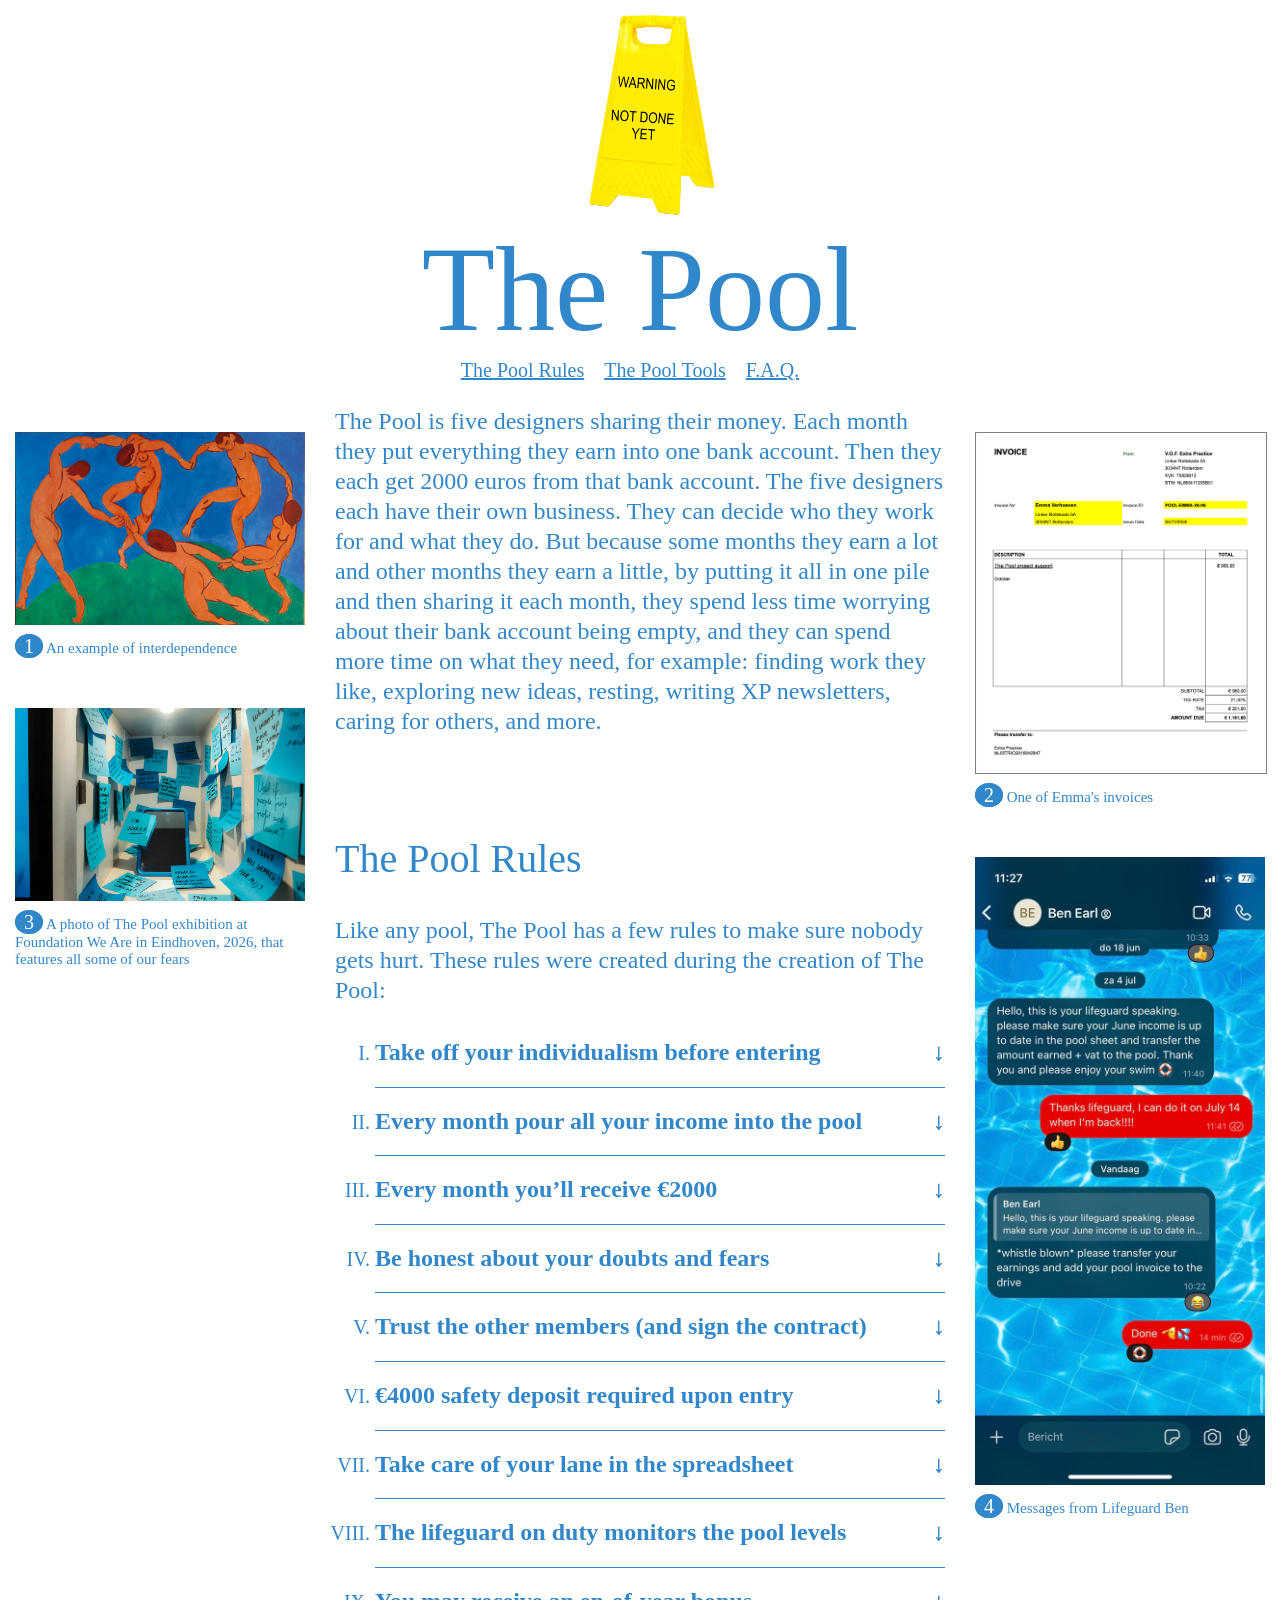
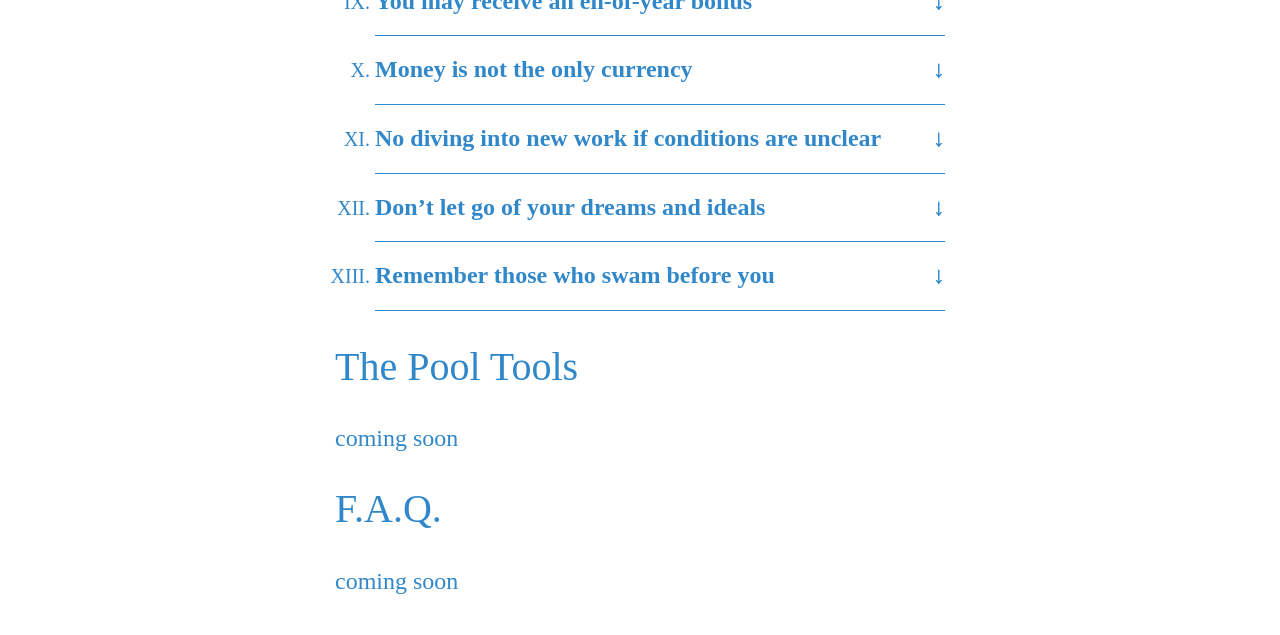
==== commit edd7ffea: "coming soon" ====
--- a/index.html
+++ b/index.html
@@ -215,9 +215,9 @@
                 </div>
 
                 <h2>The Pool Tools</h2>
-
+                <p>coming soon</p>
                 <h2>F.A.Q.</h2>
-
+                <p>coming soon</p>
             
         </div>
 
